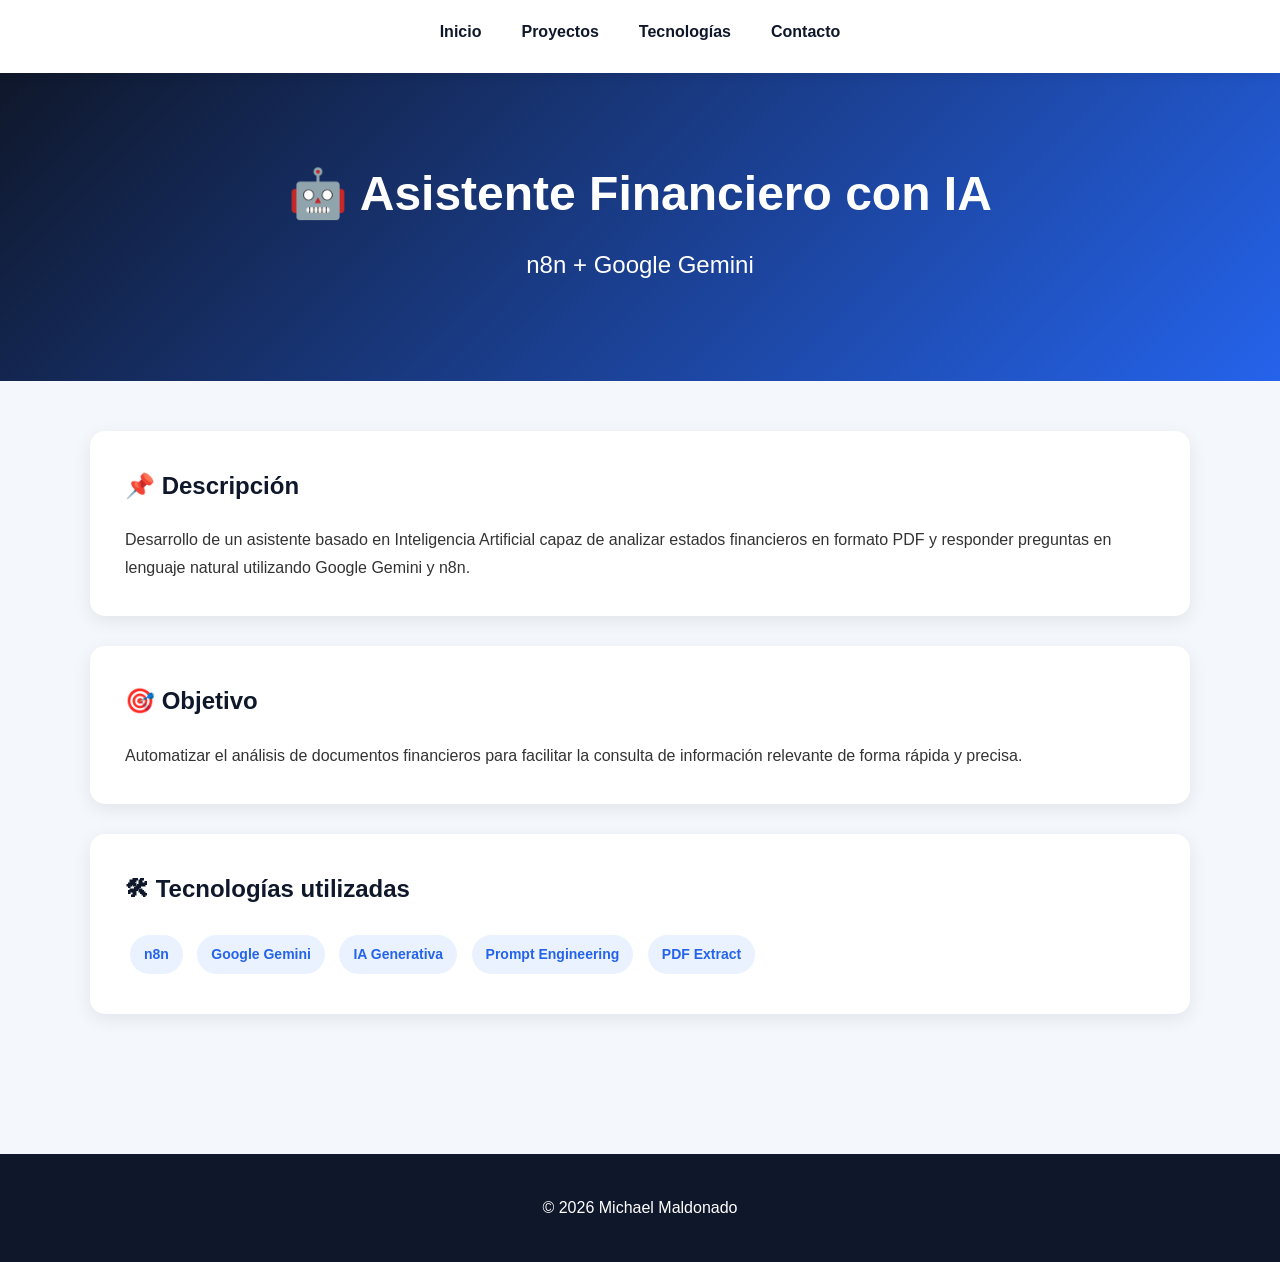
==== proyecto1.html @ 19810411 "Create proyecto1.html" ====
<!DOCTYPE html>
<html lang="es">

<head>

    <meta charset="UTF-8">
    <meta name="viewport" content="width=device-width, initial-scale=1.0">

    <title>Proyecto 1 | Asistente Financiero con IA</title>

    <link rel="stylesheet" href="estilos.css">

</head>

<body>

<nav>
    <ul>
        <li><a href="index.html">Inicio</a></li>
        <li><a href="index.html#proyectos">Proyectos</a></li>
        <li><a href="index.html#tecnologias">Tecnologías</a></li>
        <li><a href="index.html#contacto">Contacto</a></li>
    </ul>
</nav>

<header>

    <h1>🤖 Asistente Financiero con IA</h1>

    <h2>n8n + Google Gemini</h2>

</header>

<main class="container">

    <section class="card">

        <h2>📌 Descripción</h2>

        <p>
            Desarrollo de un asistente basado en Inteligencia Artificial capaz de analizar
            estados financieros en formato PDF y responder preguntas en lenguaje natural
            utilizando Google Gemini y n8n.
        </p>

    </section>

    <section class="card">

        <h2>🎯 Objetivo</h2>

        <p>

            Automatizar el análisis de documentos financieros para facilitar
            la consulta de información relevante de forma rápida y precisa.

        </p>

    </section>

    <section class="card">

        <h2>🛠 Tecnologías utilizadas</h2>

        <span class="tech">n8n</span>
        <span class="tech">Google Gemini</span>
        <span class="tech">IA Generativa</span>
        <span class="tech">Prompt Engineering</span>
        <span class="tech">PDF Extract</span>

    </section>

</main>

<footer>

<p>© 2026 Michael Maldonado</p>

</footer>

</body>

</html>
---- estilos.css ----
/* ===========================
   PORTAFOLIO IA - ESTILOS
   =========================== */

*{
    margin:0;
    padding:0;
    box-sizing:border-box;
    font-family:Arial, Helvetica, sans-serif;
}

body{
    background:#f4f7fb;
    color:#333;
    line-height:1.7;
}

/* ===========================
   ENCABEZADO
   =========================== */

header{
    background:linear-gradient(135deg,#0f172a,#2563eb);
    color:white;
    text-align:center;
    padding:80px 20px;
}

header h1{
    font-size:3rem;
    margin-bottom:10px;
}

header h2{
    font-weight:400;
    margin-bottom:15px;
}

header p{
    max-width:800px;
    margin:auto;
    font-size:1.1rem;
}

/* ===========================
   CONTENEDOR
   =========================== */

.container{
    width:90%;
    max-width:1100px;
    margin:auto;
    padding:50px 0;
}

/* ===========================
   TARJETAS
   =========================== */

.card{
    background:white;
    padding:35px;
    margin-bottom:30px;
    border-radius:15px;
    box-shadow:0 5px 18px rgba(0,0,0,.08);
}

.card h2{
    color:#0f172a;
    margin-bottom:20px;
}

/* ===========================
   PROYECTOS
   =========================== */

.projects{
    display:grid;
    grid-template-columns:repeat(auto-fit,minmax(320px,1fr));
    gap:25px;
}

.project{
    background:white;
    border-radius:15px;
    overflow:hidden;
    box-shadow:0 5px 18px rgba(0,0,0,.08);
    transition:.3s;
}

.project:hover{
    transform:translateY(-8px);
}

.project img{
    width:100%;
    height:220px;
    object-fit:cover;
}

.project-content{
    padding:25px;
}

.project-content h3{
    margin-bottom:15px;
    color:#0f172a;
}

.project-content p{
    margin-bottom:20px;
}

/* ===========================
   TECNOLOGÍAS
   =========================== */

.tech{
    display:inline-block;
    background:#eaf2ff;
    color:#2563eb;
    padding:8px 14px;
    border-radius:20px;
    margin:5px;
    font-size:14px;
    font-weight:bold;
}

/* ===========================
   BOTONES
   =========================== */

.btn{
    display:inline-block;
    background:#2563eb;
    color:white;
    text-decoration:none;
    padding:12px 22px;
    border-radius:8px;
    font-weight:bold;
    transition:.3s;
}

.btn:hover{
    background:#1d4ed8;
}

/* ===========================
   LISTAS
   =========================== */

ul{
    margin-left:25px;
}

li{
    margin-bottom:10px;
}

/* ===========================
   PIE DE PÁGINA
   =========================== */

footer{
    background:#0f172a;
    color:white;
    text-align:center;
    padding:35px;
    margin-top:60px;
}

footer p{
    margin:5px;
}

/* ===========================
   RESPONSIVE
   =========================== */

@media(max-width:768px){

header h1{
    font-size:2.2rem;
}

.container{
    width:95%;
}

}
/* ===========================
   MENÚ DE NAVEGACIÓN
   =========================== */

nav{
    background:#ffffff;
    box-shadow:0 2px 10px rgba(0,0,0,.08);
    position:sticky;
    top:0;
    z-index:1000;
}

nav ul{
    list-style:none;
    display:flex;
    justify-content:center;
    gap:40px;
    padding:18px;
    margin:0;
}

nav a{
    text-decoration:none;
    color:#0f172a;
    font-weight:bold;
    transition:.3s;
}

nav a:hover{
    color:#2563eb;
}
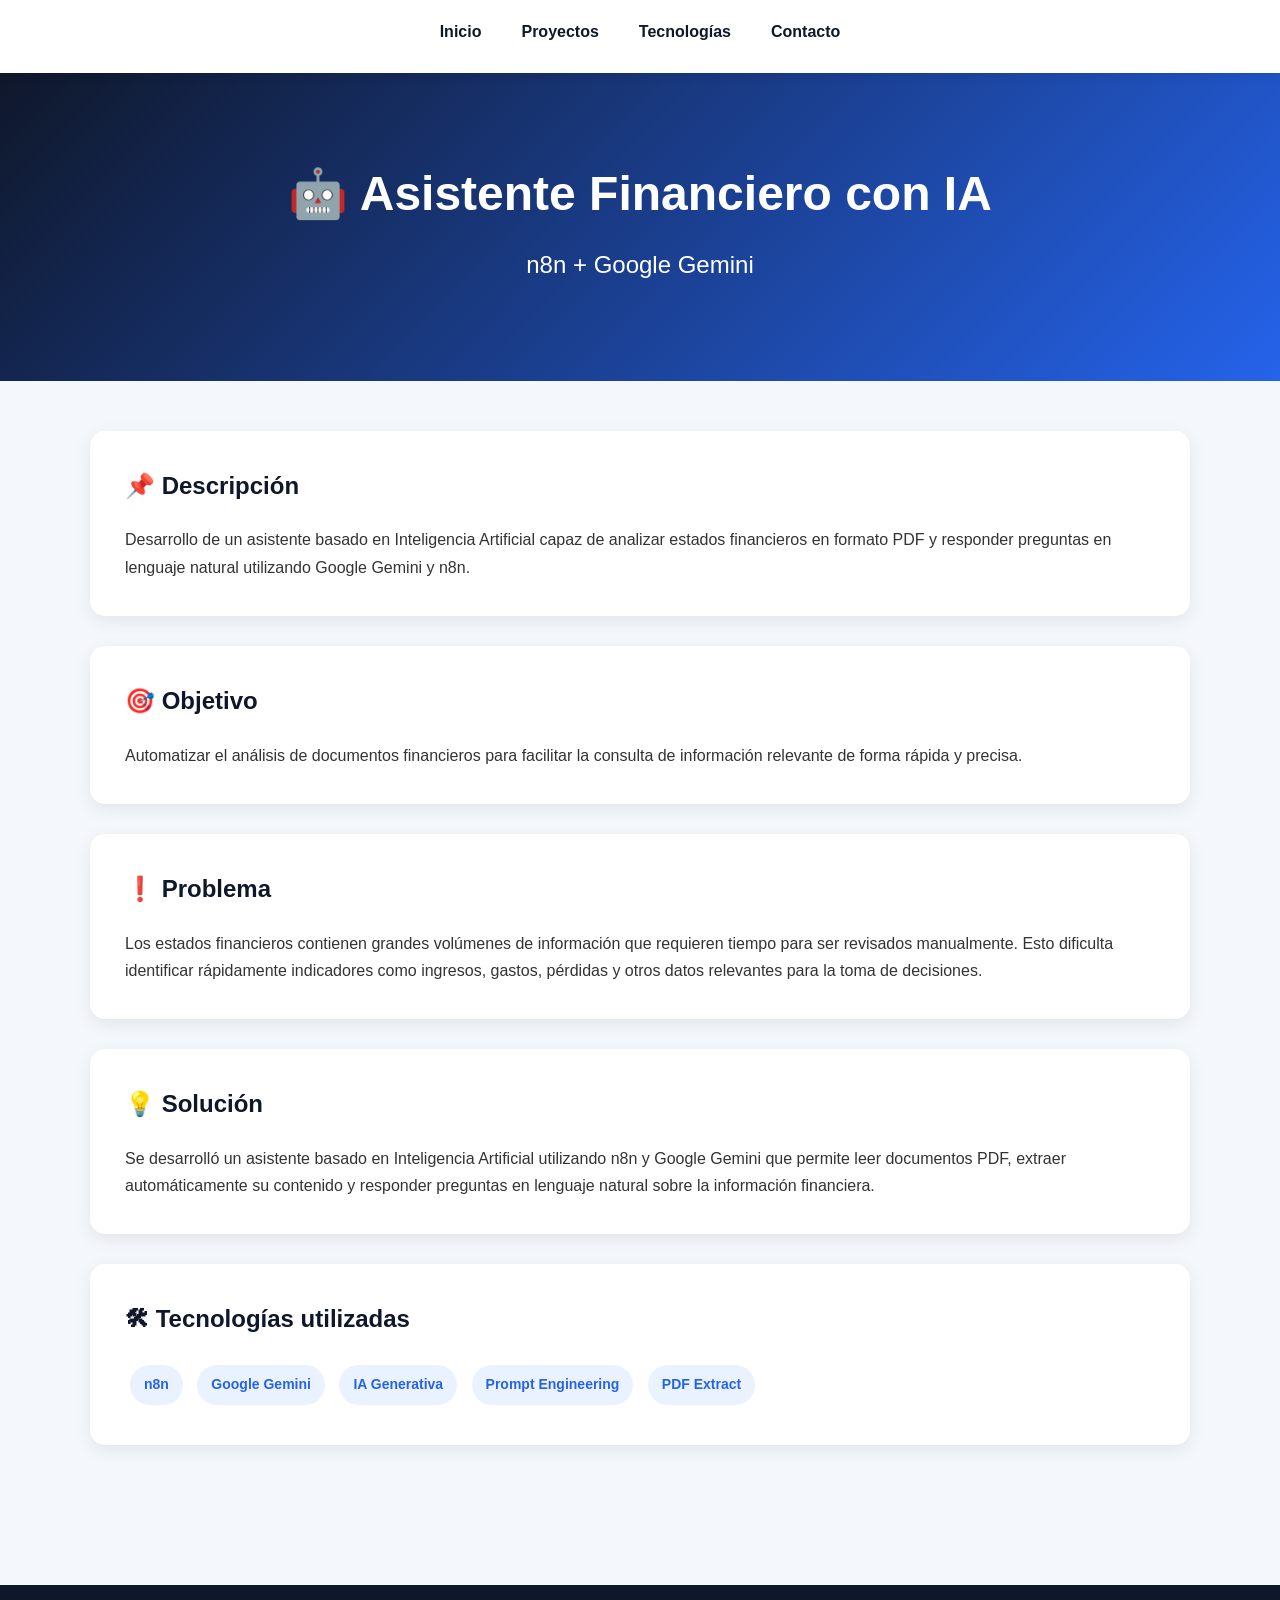
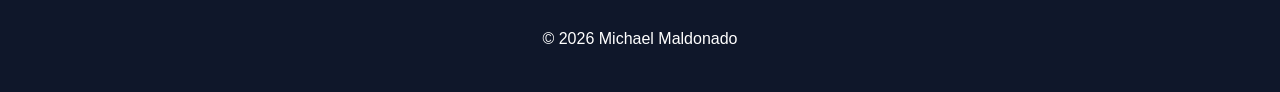
==== commit ea160824: "Update proyecto1.html" ====
--- a/proyecto1.html
+++ b/proyecto1.html
@@ -58,6 +58,26 @@
 
     </section>
 
+<section class="card">
+
+    <h2>❗ Problema</h2>
+
+    <p>
+        Los estados financieros contienen grandes volúmenes de información que requieren tiempo para ser revisados manualmente. Esto dificulta identificar rápidamente indicadores como ingresos, gastos, pérdidas y otros datos relevantes para la toma de decisiones.
+    </p>
+
+</section>
+
+<section class="card">
+
+    <h2>💡 Solución</h2>
+
+    <p>
+        Se desarrolló un asistente basado en Inteligencia Artificial utilizando n8n y Google Gemini que permite leer documentos PDF, extraer automáticamente su contenido y responder preguntas en lenguaje natural sobre la información financiera.
+    </p>
+
+</section>
+
     <section class="card">
 
         <h2>🛠 Tecnologías utilizadas</h2>
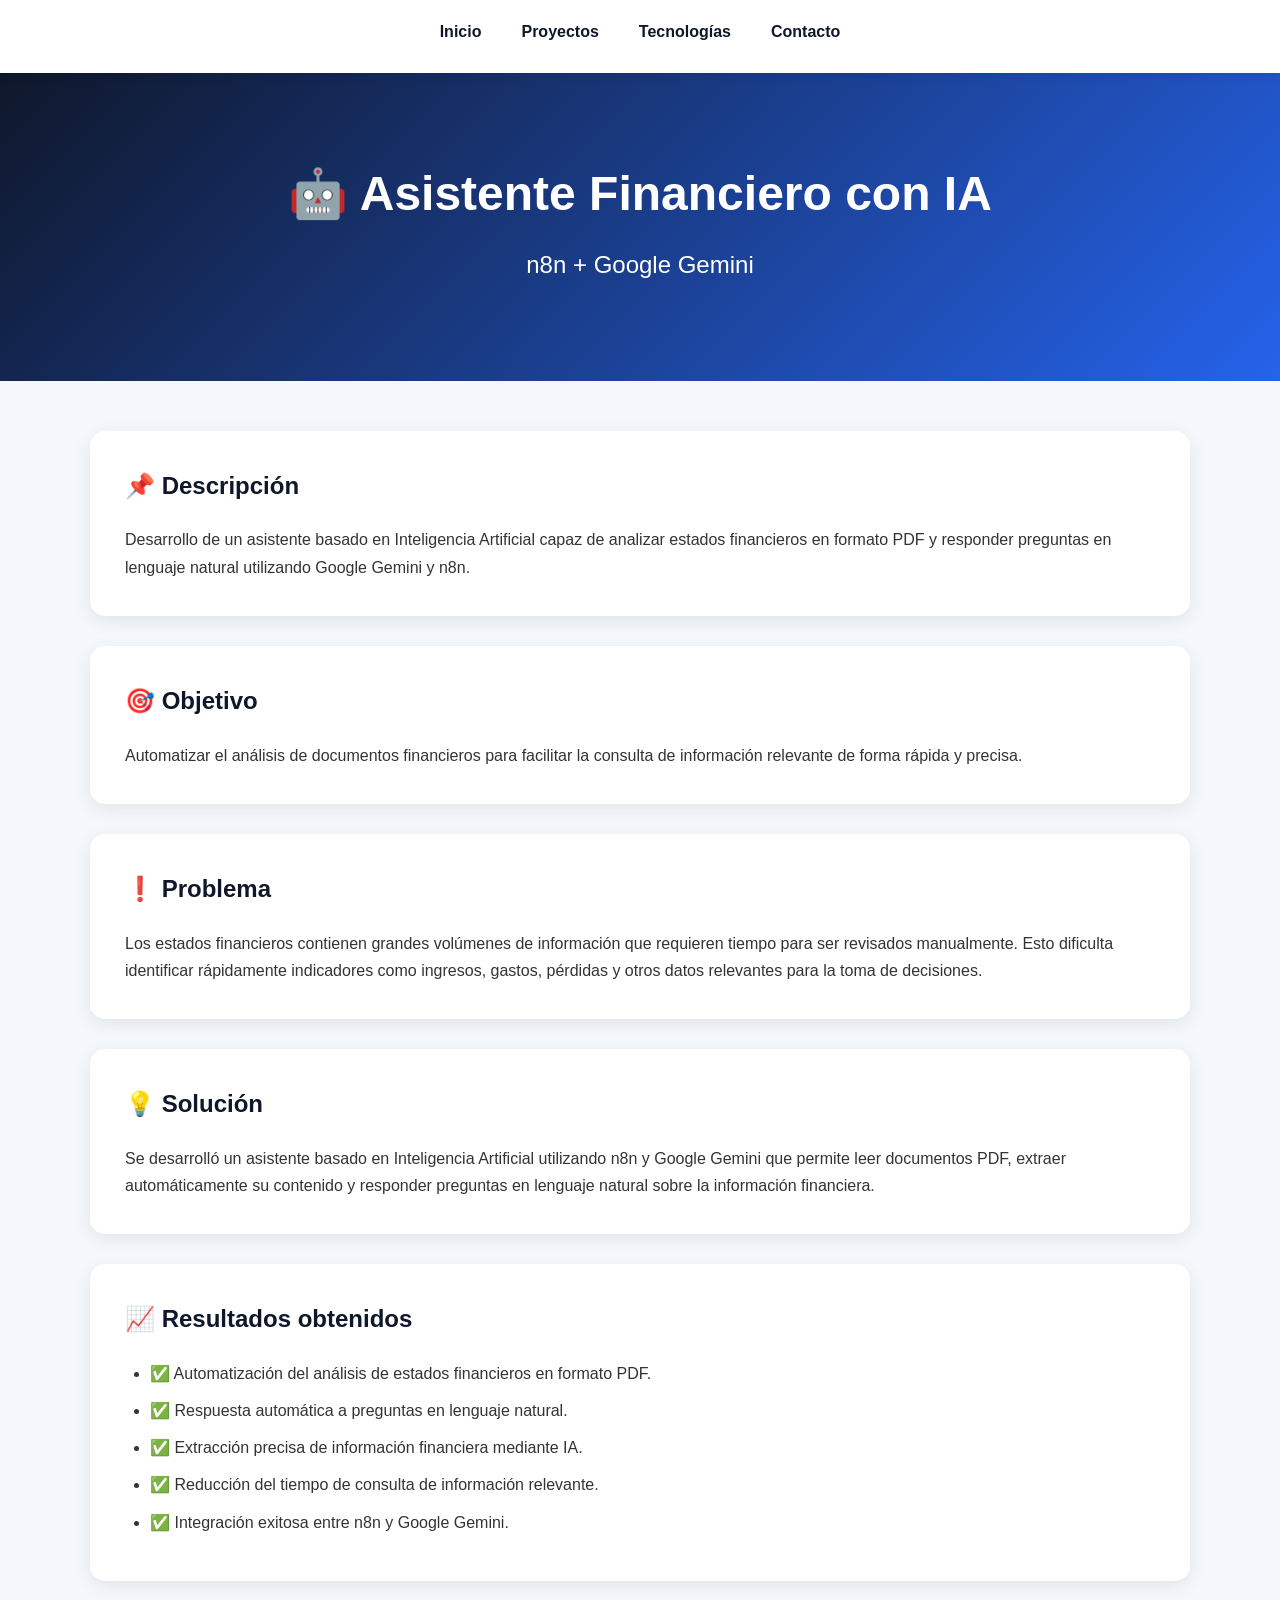
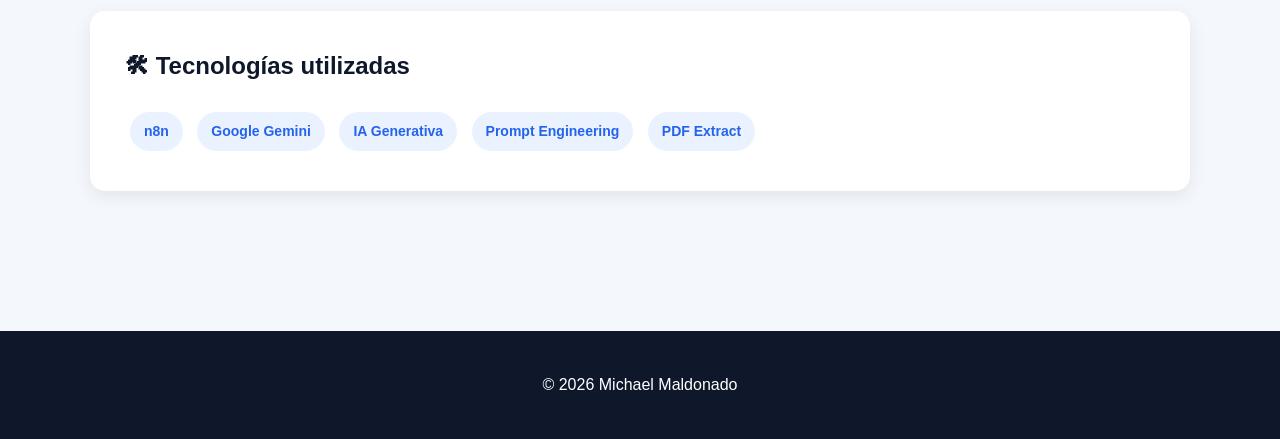
==== commit ad817f46: "Update proyecto1.html" ====
--- a/proyecto1.html
+++ b/proyecto1.html
@@ -78,6 +78,20 @@
 
 </section>
 
+<section class="card">
+
+    <h2>📈 Resultados obtenidos</h2>
+
+    <ul>
+        <li>✅ Automatización del análisis de estados financieros en formato PDF.</li>
+        <li>✅ Respuesta automática a preguntas en lenguaje natural.</li>
+        <li>✅ Extracción precisa de información financiera mediante IA.</li>
+        <li>✅ Reducción del tiempo de consulta de información relevante.</li>
+        <li>✅ Integración exitosa entre n8n y Google Gemini.</li>
+    </ul>
+
+</section>
+
     <section class="card">
 
         <h2>🛠 Tecnologías utilizadas</h2>
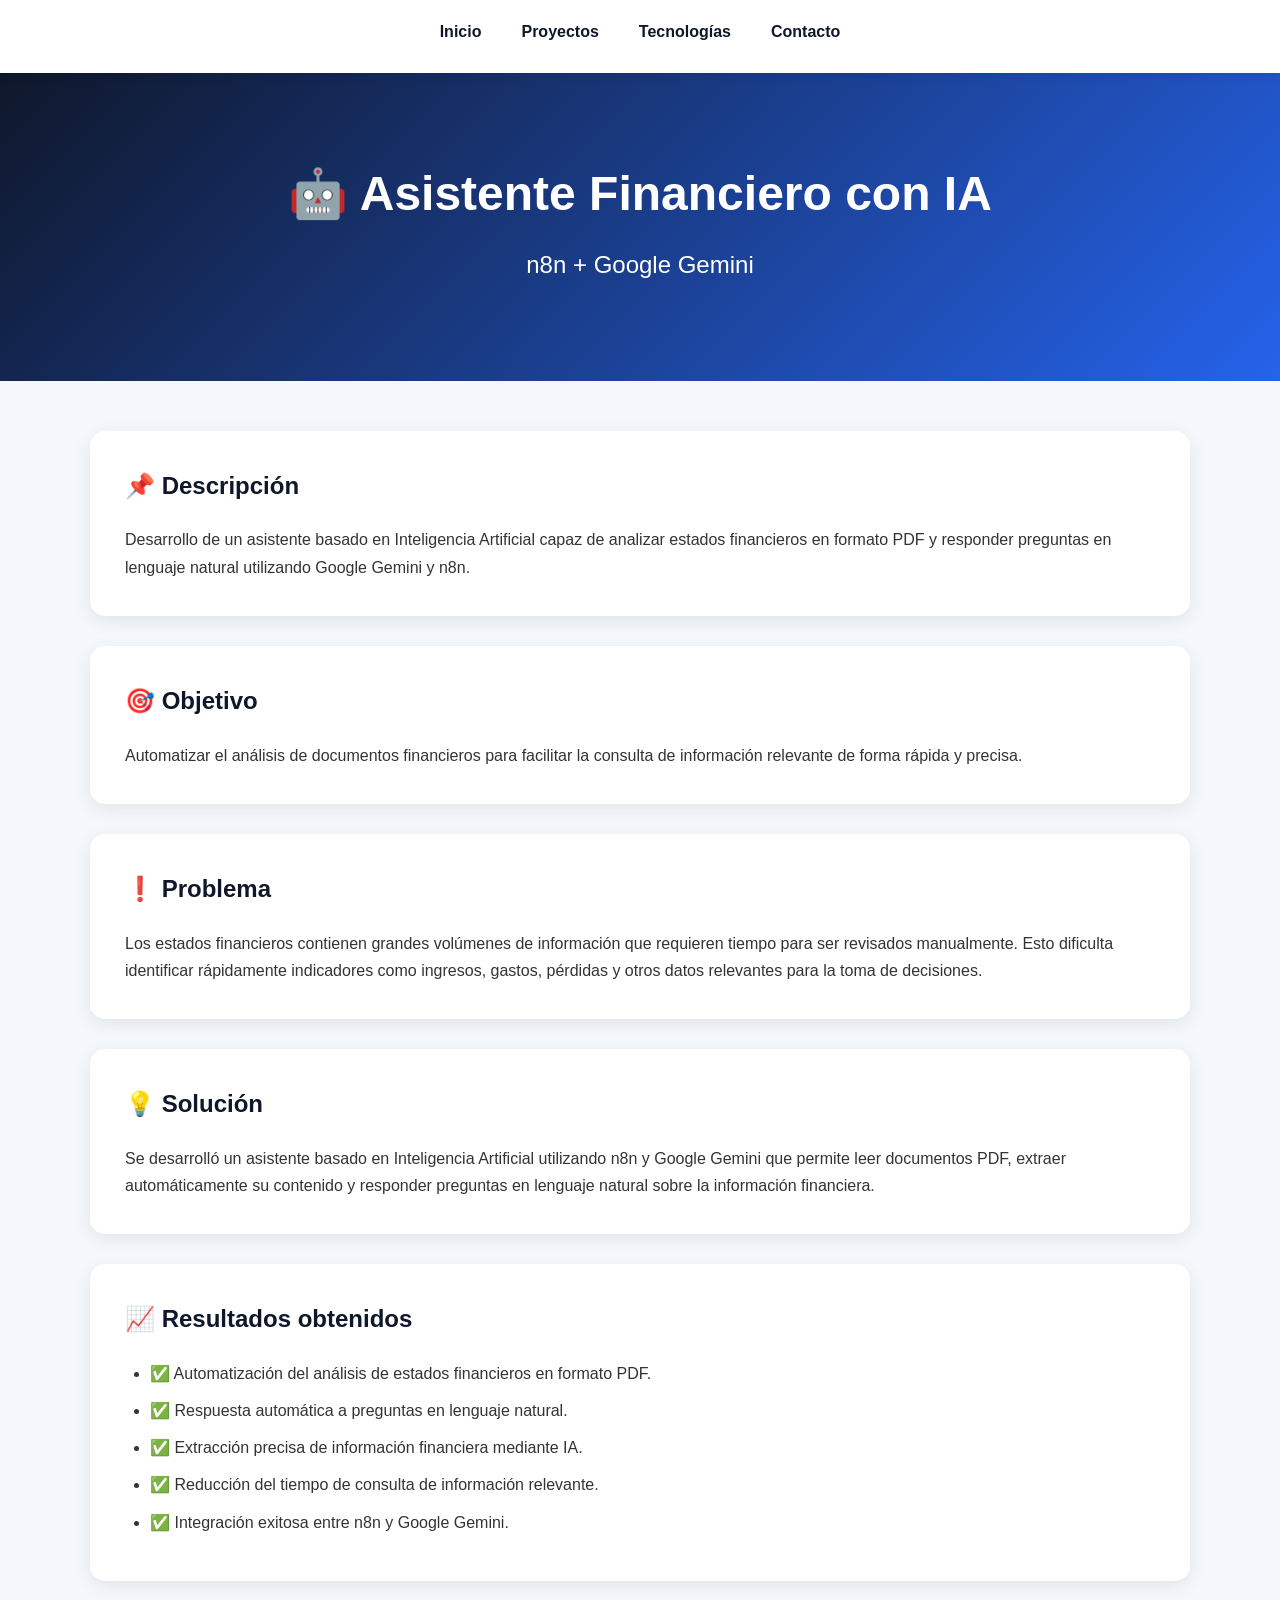
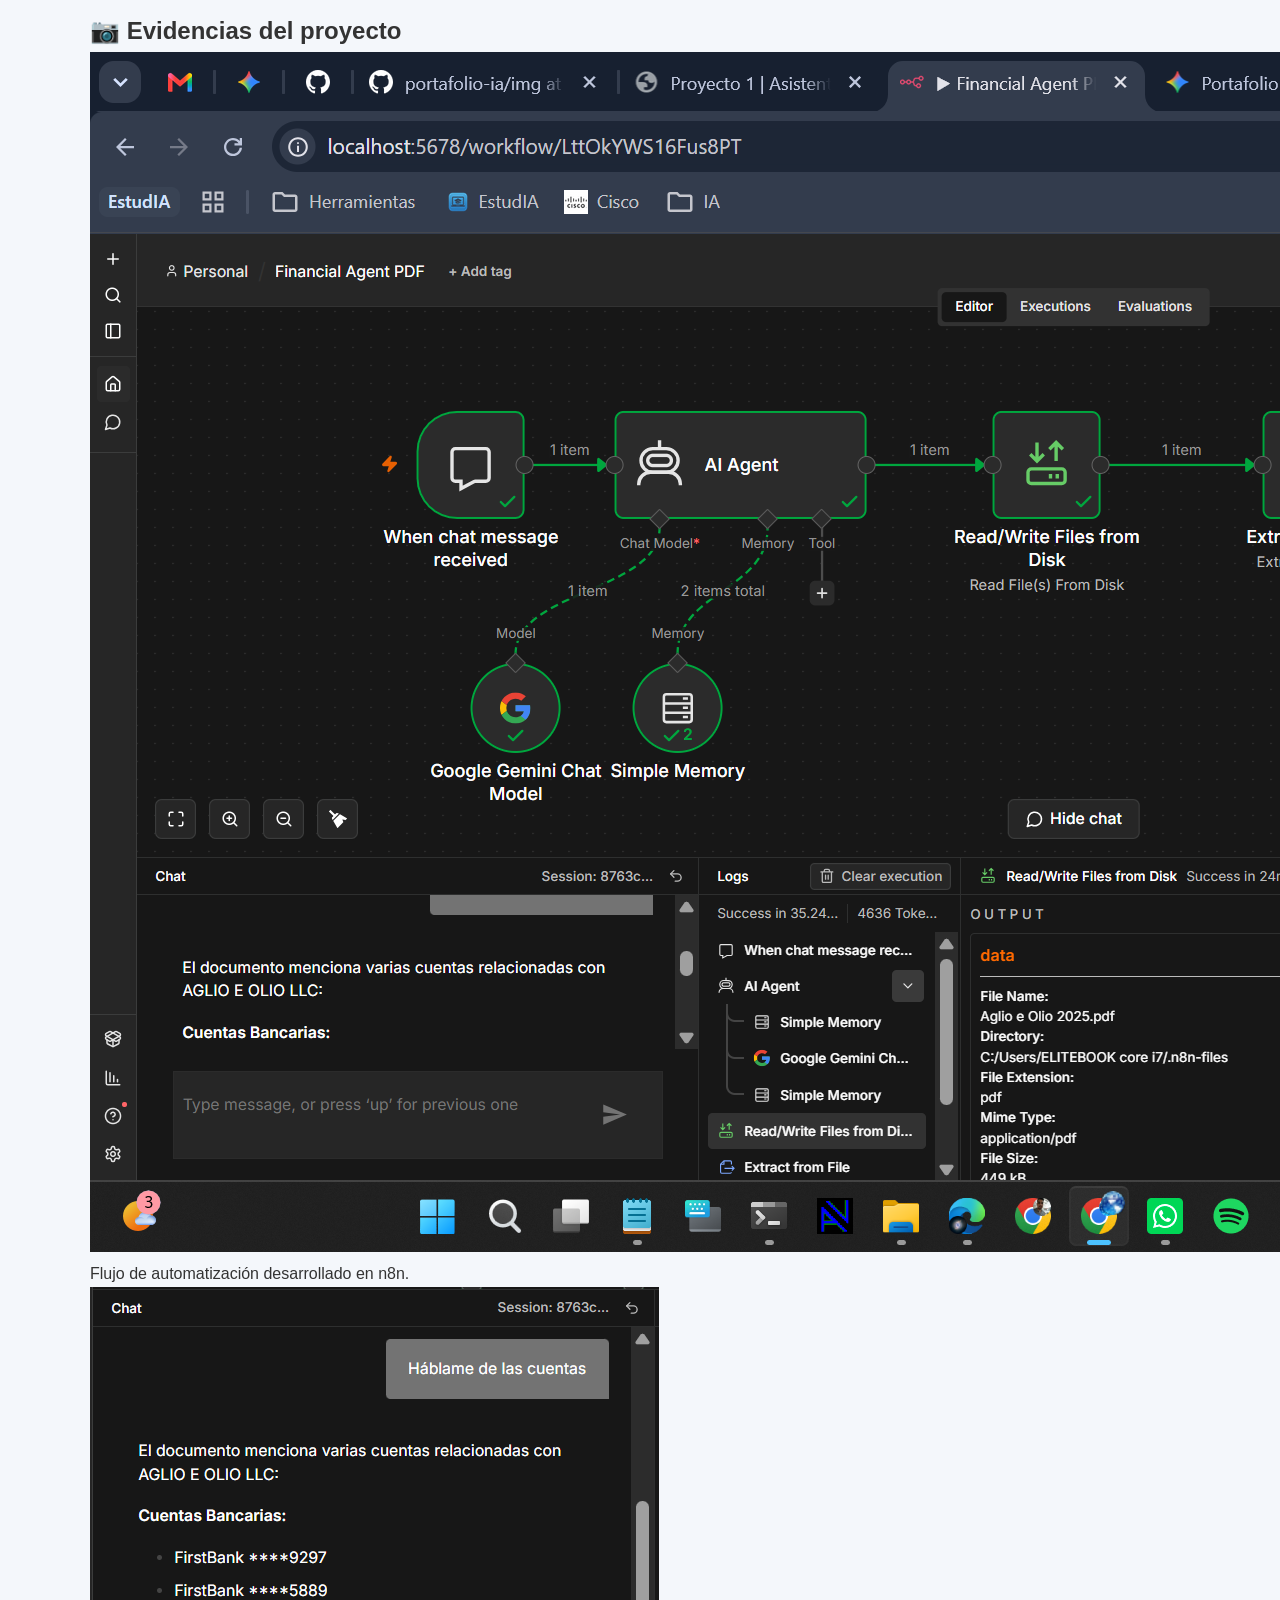
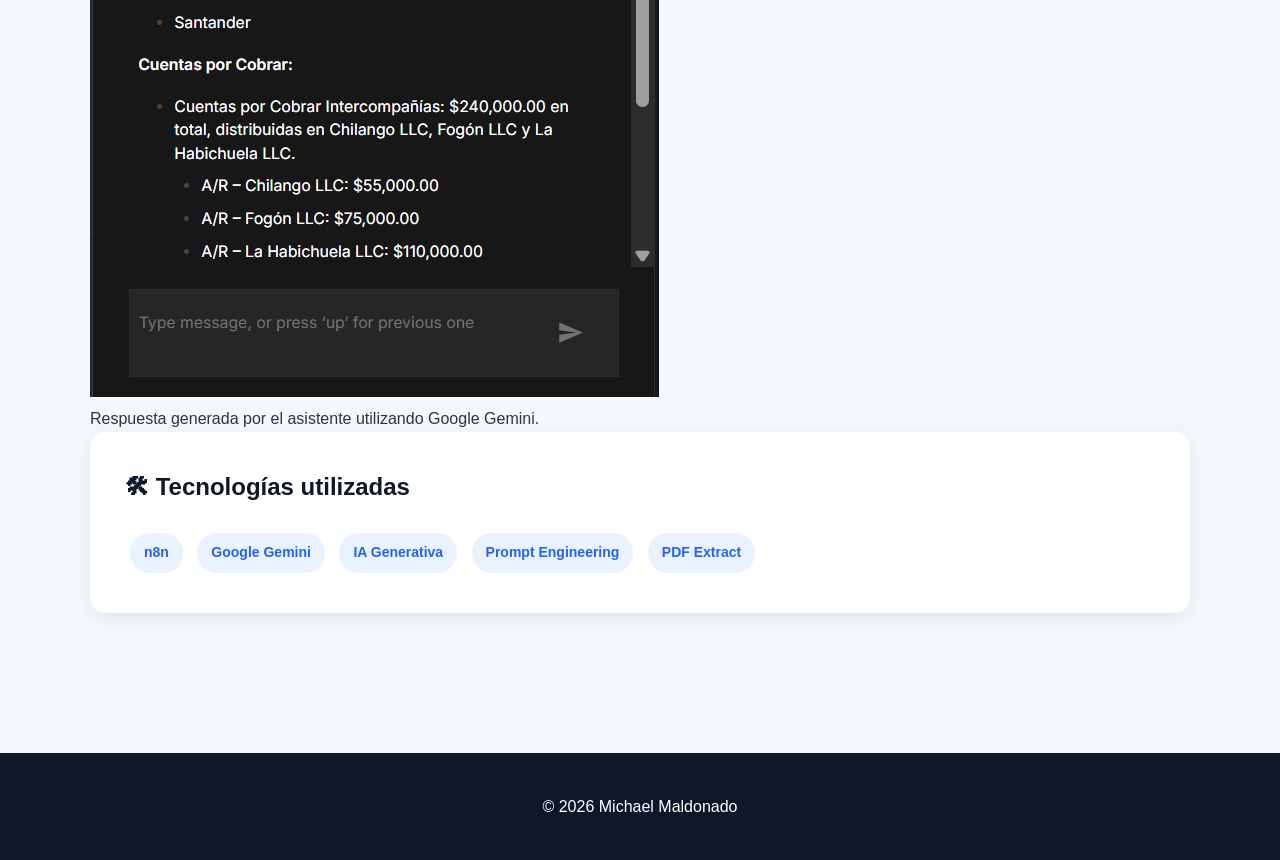
==== commit d52a9ec4: "Update proyecto1.html" ====
--- a/proyecto1.html
+++ b/proyecto1.html
@@ -92,6 +92,22 @@
 
 </section>
 
+    <h2>📷 Evidencias del proyecto</h2>
+
+<div class="galeria">
+
+    <div class="imagen">
+        <img src="img/proyecto1/flujo-n8n.png" alt="Flujo de automatización">
+        <p>Flujo de automatización desarrollado en n8n.</p>
+    </div>
+
+    <div class="imagen">
+        <img src="img/proyecto1/respuesta-gemini.png" alt="Respuesta del asistente">
+        <p>Respuesta generada por el asistente utilizando Google Gemini.</p>
+    </div>
+
+</div>
+    
     <section class="card">
 
         <h2>🛠 Tecnologías utilizadas</h2>
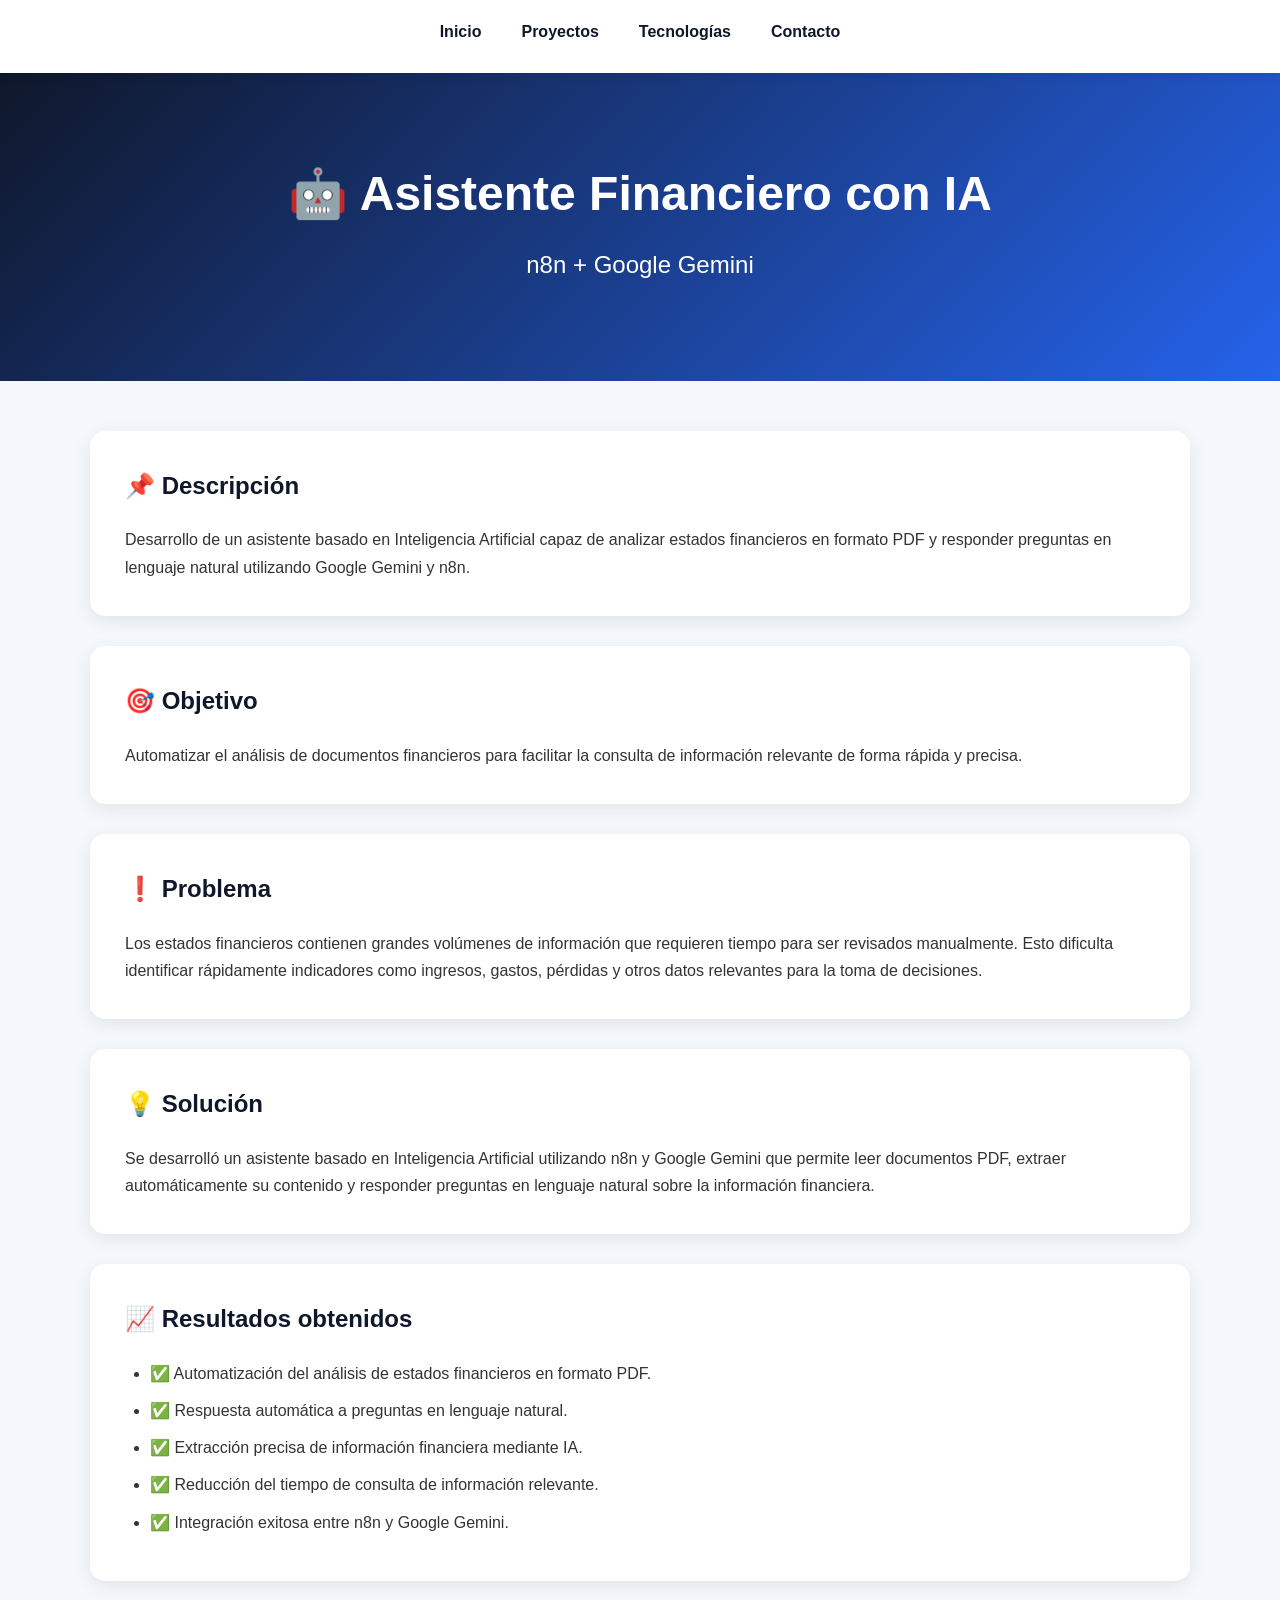
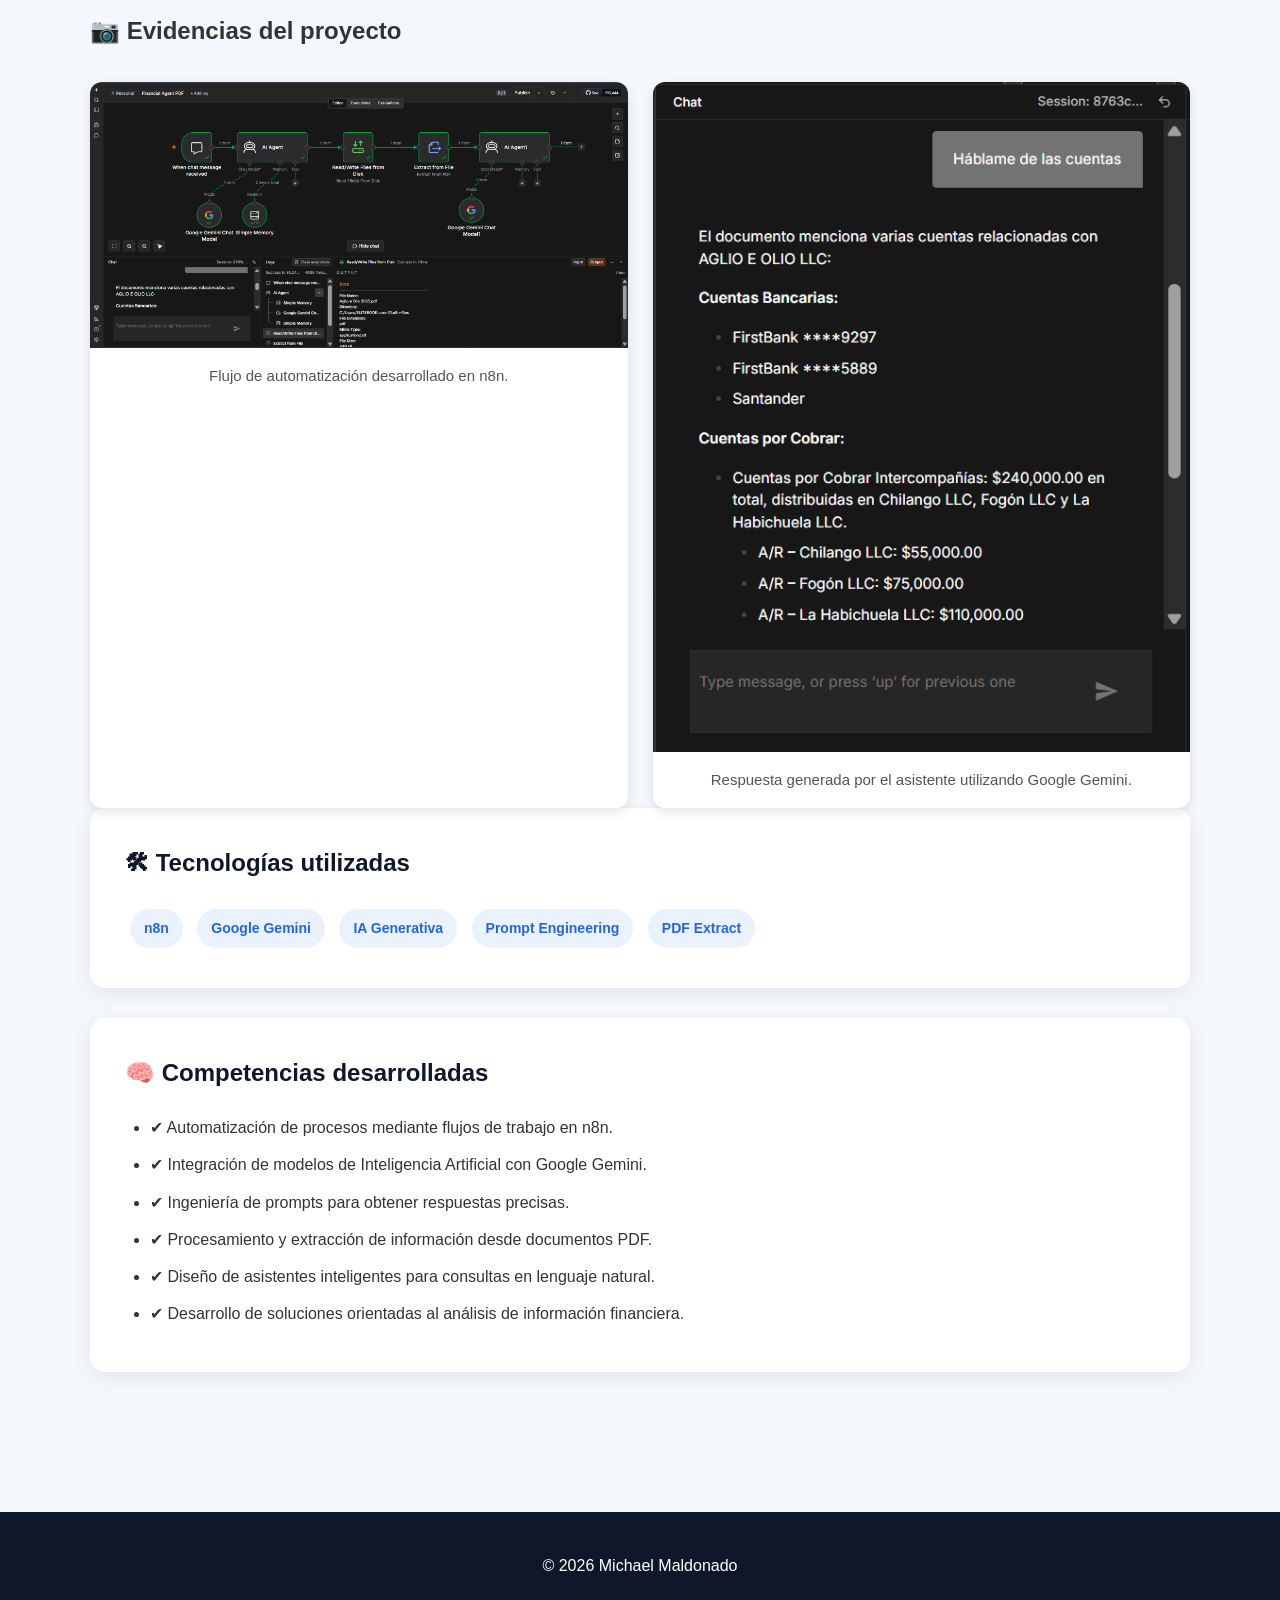
==== commit 2663438e: "Update proyecto1.html" ====
--- a/proyecto1.html
+++ b/proyecto1.html
@@ -120,6 +120,28 @@
 
     </section>
 
+    <section class="card">
+
+    <h2>🧠 Competencias desarrolladas</h2>
+
+    <ul class="skills">
+
+        <li>✔ Automatización de procesos mediante flujos de trabajo en n8n.</li>
+
+        <li>✔ Integración de modelos de Inteligencia Artificial con Google Gemini.</li>
+
+        <li>✔ Ingeniería de prompts para obtener respuestas precisas.</li>
+
+        <li>✔ Procesamiento y extracción de información desde documentos PDF.</li>
+
+        <li>✔ Diseño de asistentes inteligentes para consultas en lenguaje natural.</li>
+
+        <li>✔ Desarrollo de soluciones orientadas al análisis de información financiera.</li>
+
+    </ul>
+
+</section>
+    
 </main>
 
 <footer>
--- a/estilos.css
+++ b/estilos.css
@@ -219,3 +219,37 @@
 nav a:hover{
     color:#2563eb;
 }
+/* ==========================
+   Galería de imágenes
+========================== */
+
+.galeria{
+    display:grid;
+    grid-template-columns:repeat(auto-fit,minmax(320px,1fr));
+    gap:25px;
+    margin-top:30px;
+}
+
+.imagen{
+    background:white;
+    border-radius:12px;
+    overflow:hidden;
+    box-shadow:0 4px 12px rgba(0,0,0,.1);
+}
+
+.imagen img{
+    width:100%;
+    display:block;
+    transition:.3s;
+}
+
+.imagen img:hover{
+    transform:scale(1.02);
+}
+
+.imagen p{
+    padding:15px;
+    text-align:center;
+    font-size:15px;
+    color:#555;
+}
